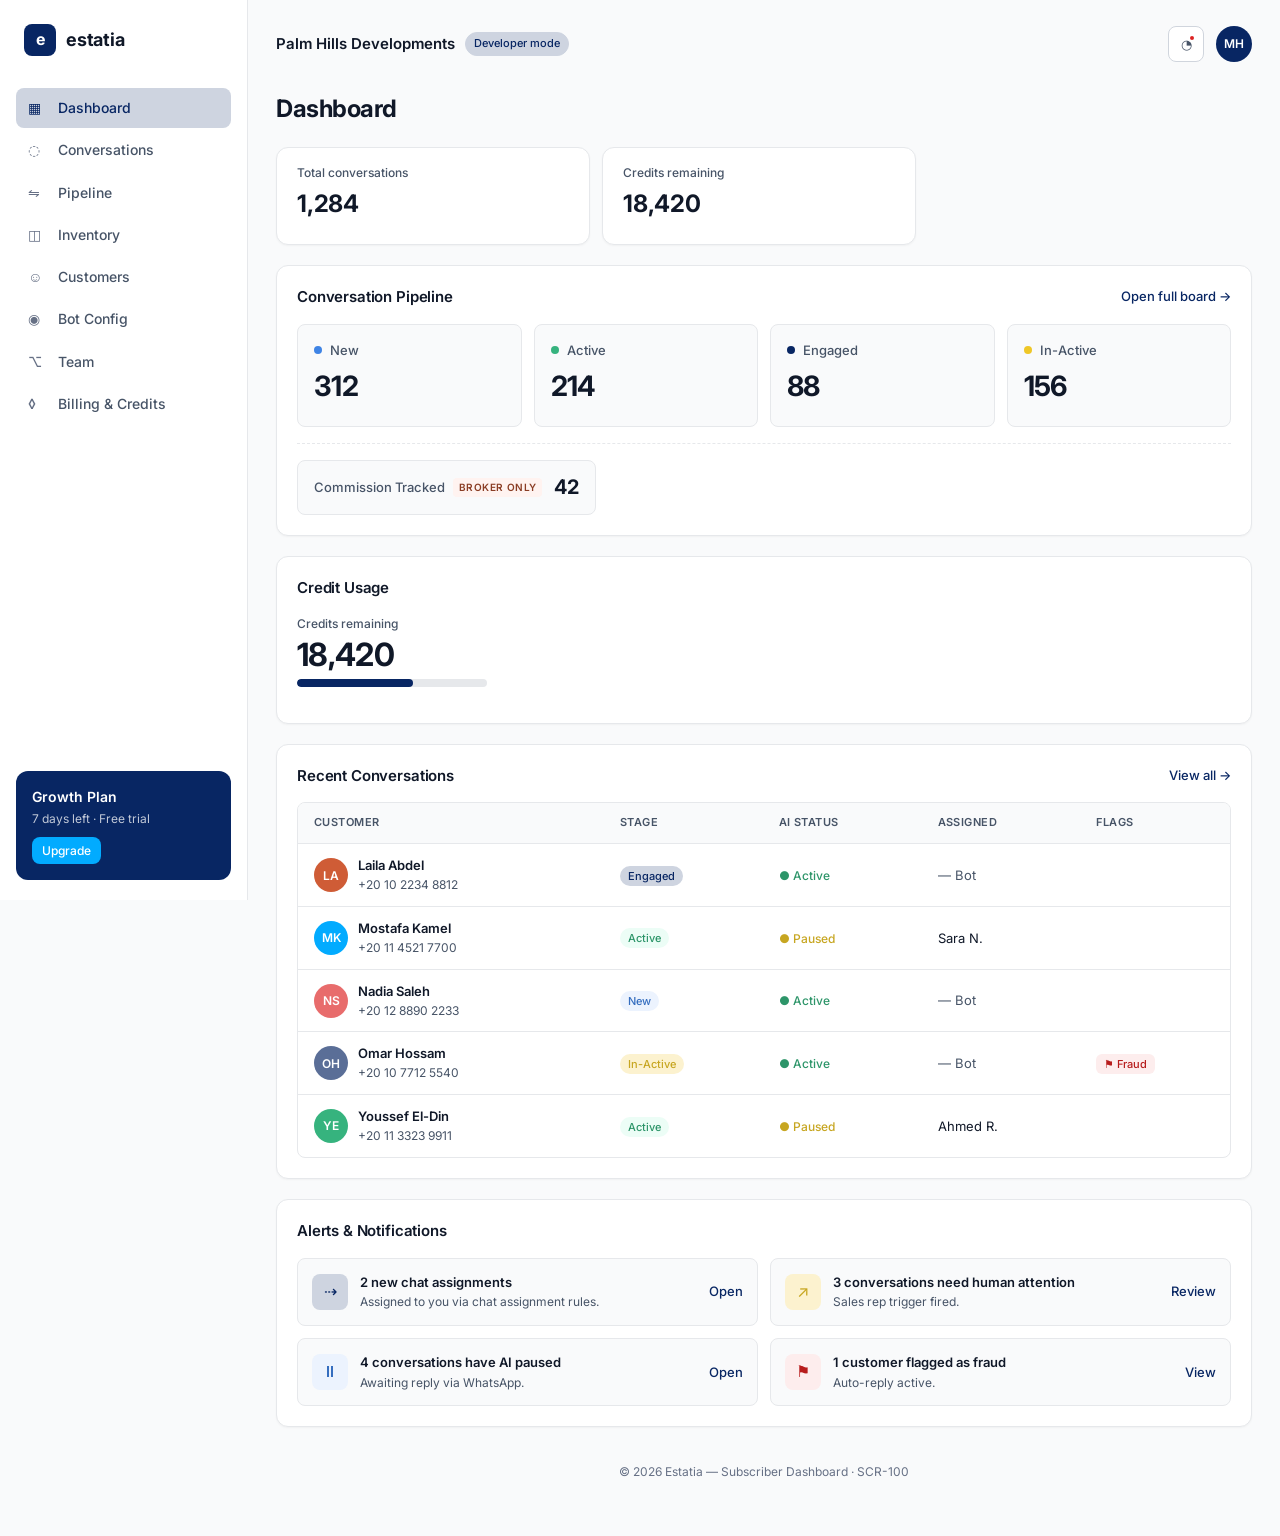
==== docs/prototype/dashboard/index.html @ 0aa0c691 "chore: scaffold monorepo structure and add product plan Set up the repo layout described in plan.md:" ====
<!DOCTYPE html>
<html lang="en">
<head>
<meta charset="UTF-8" />
<meta name="viewport" content="width=device-width, initial-scale=1.0" />
<title>Estatia — Dashboard</title>
<link rel="stylesheet" href="styles.css" />
<link rel="preconnect" href="https://fonts.googleapis.com">
<link rel="preconnect" href="https://fonts.gstatic.com" crossorigin>
<link href="https://fonts.googleapis.com/css2?family=Inter:wght@400;500;600;700&display=swap" rel="stylesheet">
</head>
<body>

<div class="app">

  <!-- Sidebar -->
  <aside class="sidebar">
    <div class="brand">
      <div class="brand-mark">e</div>
      <div class="brand-name">estatia</div>
    </div>
    <nav class="nav">
      <a class="nav-item active"><span class="ico">▦</span> Dashboard</a>
      <a class="nav-item"><span class="ico">◌</span> Conversations</a>
      <a class="nav-item"><span class="ico">⇋</span> Pipeline</a>
      <a class="nav-item"><span class="ico">◫</span> Inventory</a>
      <a class="nav-item"><span class="ico">☺</span> Customers</a>
      <a class="nav-item"><span class="ico">◉</span> Bot Config</a>
      <a class="nav-item"><span class="ico">⌥</span> Team</a>
      <a class="nav-item"><span class="ico">◊</span> Billing &amp; Credits</a>
    </nav>
    <div class="sidebar-footer">
      <div class="plan-card">
        <div class="plan-title">Growth Plan</div>
        <div class="plan-sub">7 days left · Free trial</div>
        <button class="btn btn-primary btn-sm">Upgrade</button>
      </div>
    </div>
  </aside>

  <!-- Main -->
  <main class="main">

    <!-- Top Bar -->
    <header class="topbar">
      <div class="topbar-left">
        <div class="account">
          <div class="account-name">Palm Hills Developments</div>
          <span class="chip chip-mode">Developer mode</span>
        </div>
      </div>
      <div class="topbar-right">
        <button class="icon-btn" aria-label="Notifications">
          <span class="bell">◔</span><span class="dot"></span>
        </button>
        <div class="avatar">MH</div>
      </div>
    </header>

    <!-- Page Header -->
    <section class="page-header">
      <div>
        <h1>Dashboard</h1>
      </div>
    </section>

    <!-- 1. Summary Metrics -->
    <section class="kpis kpis-2">
      <div class="kpi-card">
        <div class="kpi-label">Total conversations</div>
        <div class="kpi-value">1,284</div>
      </div>
      <div class="kpi-card">
        <div class="kpi-label">Credits remaining</div>
        <div class="kpi-value">18,420</div>
      </div>
    </section>

    <!-- 2. Conversation Pipeline -->
    <section class="card pipeline">
      <div class="card-head">
        <h2>Conversation Pipeline</h2>
        <a class="link">Open full board →</a>
      </div>
      <div class="pipeline-stages">
        <div class="stage stage-new">
          <div class="stage-top"><span class="stage-dot"></span><span class="stage-name">New</span></div>
          <div class="stage-count">312</div>
        </div>
        <div class="stage stage-active">
          <div class="stage-top"><span class="stage-dot"></span><span class="stage-name">Active</span></div>
          <div class="stage-count">214</div>
        </div>
        <div class="stage stage-engaged">
          <div class="stage-top"><span class="stage-dot"></span><span class="stage-name">Engaged</span></div>
          <div class="stage-count">88</div>
        </div>
        <div class="stage stage-inactive">
          <div class="stage-top"><span class="stage-dot"></span><span class="stage-name">In-Active</span></div>
          <div class="stage-count">156</div>
        </div>
      </div>
      <div class="commission-row">
        <div class="commission-card">
          <div class="commission-label">Commission Tracked <span class="mode-tag">Broker only</span></div>
          <div class="commission-count">42</div>
        </div>
      </div>
    </section>

    <!-- 3. Credit Usage -->
    <section class="card credit">
      <div class="card-head">
        <h2>Credit Usage</h2>
      </div>
      <div class="credit-body credit-body-simple">
        <div class="credit-main">
          <div class="kpi-label">Credits remaining</div>
          <div class="credit-num">18,420</div>
          <div class="progress">
            <div class="progress-fill" style="width:61%"></div>
          </div>
        </div>
      </div>
    </section>

    <!-- 4. Recent Conversations -->
    <section class="card recent">
      <div class="card-head">
        <h2>Recent Conversations</h2>
        <a class="link">View all →</a>
      </div>
      <div class="table">
        <div class="th">
          <div>Customer</div>
          <div>Stage</div>
          <div>AI Status</div>
          <div>Assigned</div>
          <div>Flags</div>
        </div>
        <div class="tr">
          <div class="cust"><div class="ava ava-1">LA</div><div><b>Laila Abdel</b><span class="muted">+20 10 2234 8812</span></div></div>
          <div><span class="stage-badge badge-engaged">Engaged</span></div>
          <div><span class="ai ai-active">● Active</span></div>
          <div class="muted">— Bot</div>
          <div></div>
        </div>
        <div class="tr">
          <div class="cust"><div class="ava ava-2">MK</div><div><b>Mostafa Kamel</b><span class="muted">+20 11 4521 7700</span></div></div>
          <div><span class="stage-badge badge-active">Active</span></div>
          <div><span class="ai ai-paused">● Paused</span></div>
          <div>Sara N.</div>
          <div></div>
        </div>
        <div class="tr">
          <div class="cust"><div class="ava ava-3">NS</div><div><b>Nadia Saleh</b><span class="muted">+20 12 8890 2233</span></div></div>
          <div><span class="stage-badge badge-new">New</span></div>
          <div><span class="ai ai-active">● Active</span></div>
          <div class="muted">— Bot</div>
          <div></div>
        </div>
        <div class="tr">
          <div class="cust"><div class="ava ava-4">OH</div><div><b>Omar Hossam</b><span class="muted">+20 10 7712 5540</span></div></div>
          <div><span class="stage-badge badge-inactive">In-Active</span></div>
          <div><span class="ai ai-active">● Active</span></div>
          <div class="muted">— Bot</div>
          <div><span class="flag">⚑ Fraud</span></div>
        </div>
        <div class="tr">
          <div class="cust"><div class="ava ava-5">YE</div><div><b>Youssef El-Din</b><span class="muted">+20 11 3323 9911</span></div></div>
          <div><span class="stage-badge badge-active">Active</span></div>
          <div><span class="ai ai-paused">● Paused</span></div>
          <div>Ahmed R.</div>
          <div></div>
        </div>
      </div>
    </section>

    <!-- 5. Alerts / Notifications -->
    <section class="card alerts">
      <div class="card-head">
        <h2>Alerts &amp; Notifications</h2>
      </div>
      <div class="alert-grid">
        <div class="alert">
          <div class="alert-ico alert-blue">⇢</div>
          <div class="alert-body">
            <div class="alert-title">2 new chat assignments</div>
            <div class="alert-sub">Assigned to you via chat assignment rules.</div>
          </div>
          <a class="link">Open</a>
        </div>
        <div class="alert">
          <div class="alert-ico alert-amber">↗</div>
          <div class="alert-body">
            <div class="alert-title">3 conversations need human attention</div>
            <div class="alert-sub">Sales rep trigger fired.</div>
          </div>
          <a class="link">Review</a>
        </div>
        <div class="alert">
          <div class="alert-ico alert-progress">⏸</div>
          <div class="alert-body">
            <div class="alert-title">4 conversations have AI paused</div>
            <div class="alert-sub">Awaiting reply via WhatsApp.</div>
          </div>
          <a class="link">Open</a>
        </div>
        <div class="alert">
          <div class="alert-ico alert-red">⚑</div>
          <div class="alert-body">
            <div class="alert-title">1 customer flagged as fraud</div>
            <div class="alert-sub">Auto-reply active.</div>
          </div>
          <a class="link">View</a>
        </div>
      </div>
    </section>

    <footer class="foot">© 2026 Estatia — Subscriber Dashboard · SCR-100</footer>

  </main>
</div>

</body>
</html>
---- docs/prototype/dashboard/styles.css ----
/* ───────────────────────────────────────────────
   Estatia — Design Tokens (from Figma)
   Primitives → Semantic mapping
─────────────────────────────────────────────── */
:root {
  /* Primitives — Neutral */
  --neutral-10: #FCFCFD;
  --neutral-20: #F9FAFB;
  --neutral-30: #E6E8EB;
  --neutral-40: #D0D5DD;
  --neutral-50: #667085;
  --neutral-60: #475467;
  --neutral-70: #344054;
  --neutral-80: #182230;
  --neutral-90: #101828;
  --neutral-100: #0C111D;

  /* Primitives — Brand */
  --brand-primary-10: #CED4E0;
  --brand-primary-20: #ADB7CB;
  --brand-primary-30: #5A6E97;
  --brand-primary-40: #314A7D;
  --brand-primary-50: #082663;
  --brand-primary-60: #072053;
  --brand-primary-70: #051942;

  --brand-secondary-10: #E5F6FF;
  --brand-secondary-30: #56C7FF;
  --brand-secondary-50: #02ABFF;
  --brand-secondary-70: #0172AA;

  --brand-tertiary-10: #FFF3F0;
  --brand-tertiary-50: #CF5C36;
  --brand-tertiary-70: #8A3D24;

  /* Primitives — Utility */
  --success-10: #ECFDF6;
  --success-30: #9AD9BE;
  --success-50: #36B37E;
  --success-60: #2D9569;
  --success-70: #247754;

  --caution-10: #FFFCF0;
  --caution-20: #FCF2CF;
  --caution-50: #EFC727;
  --caution-70: #9F851A;

  --critical-10: #FDEDED;
  --critical-30: #E86C6C;
  --critical-50: #DC2222;
  --critical-70: #931717;

  --progress-10: #ECF3FE;
  --progress-30: #9FC1F2;
  --progress-50: #3F84E5;
  --progress-70: #2A5899;

  /* Semantic — Text */
  --text-default: var(--neutral-90);
  --text-light: var(--neutral-70);
  --text-lighter: var(--neutral-60);
  --text-lightest: var(--neutral-50);
  --text-inverse: #FFFFFF;
  --text-brand-primary: var(--brand-primary-50);
  --text-critical: #B71C1C;
  --text-success: var(--success-60);
  --text-caution: #C7A621;
  --text-progress: #356EBF;

  /* Semantic — Background */
  --bg-default: #FFFFFF;
  --bg-light: #F9FAFB;
  --bg-lighter: #E6E8EB;
  --bg-brand-primary: var(--brand-primary-50);
  --bg-brand-primary-lighter: var(--brand-primary-10);
  --bg-brand-secondary-lighter: var(--brand-secondary-10);
  --bg-brand-tertiary-lighter: var(--brand-tertiary-10);
  --bg-critical-light: var(--critical-10);
  --bg-caution-light: var(--caution-20);
  --bg-success-light: var(--success-10);
  --bg-progress-light: var(--progress-10);

  /* Semantic — Border */
  --border-default: var(--neutral-40);
  --border-alt: var(--neutral-30);
  --border-brand-primary: var(--brand-primary-50);
  --border-success: var(--success-50);
  --border-caution: var(--caution-50);
  --border-critical: var(--critical-50);
  --border-progress: var(--progress-50);

  /* Semantic — Foreground (icons/accents) */
  --fg-default: var(--neutral-90);
  --fg-alt: var(--neutral-60);
  --fg-brand-primary: var(--brand-primary-50);
  --fg-brand-secondary: var(--brand-secondary-50);
  --fg-brand-tertiary: var(--brand-tertiary-50);
  --fg-success: var(--success-50);
  --fg-caution: var(--caution-50);
  --fg-critical: var(--critical-50);
  --fg-progress: var(--progress-50);

  /* Spacing scale */
  --sp-1: 4px;
  --sp-1-5: 6px;
  --sp-2: 8px;
  --sp-2-5: 10px;
  --sp-3: 12px;
  --sp-4: 16px;
  --sp-5: 20px;
  --sp-6: 24px;
  --sp-7: 28px;
  --sp-8: 32px;
  --sp-9: 40px;
  --sp-10: 48px;
  --sp-14: 64px;

  /* Radius, shadows, typography */
  --radius-sm: 8px;
  --radius: 12px;
  --radius-lg: 16px;
  --shadow-sm: 0 1px 2px rgba(12, 17, 29, .04);
  --shadow: 0 4px 12px rgba(12, 17, 29, .06);
  --font: "Inter", -apple-system, BlinkMacSystemFont, "Segoe UI", sans-serif;
}

/* ─────────── Base ─────────── */
* { box-sizing: border-box; margin: 0; padding: 0; }
html, body {
  font-family: var(--font);
  background: var(--bg-light);
  color: var(--text-default);
  font-size: 14px;
  line-height: 1.45;
  -webkit-font-smoothing: antialiased;
}
a { color: inherit; text-decoration: none; cursor: pointer; }
button { font-family: inherit; cursor: pointer; border: none; background: none; color: inherit; }

/* ─────────── App shell ─────────── */
.app { display: grid; grid-template-columns: 248px 1fr; min-height: 100vh; }

/* ─────────── Sidebar ─────────── */
.sidebar {
  background: var(--bg-default);
  border-right: 1px solid var(--border-alt);
  padding: var(--sp-5) var(--sp-4);
  display: flex; flex-direction: column; gap: var(--sp-5);
  position: sticky; top: 0; height: 100vh;
}
.brand { display: flex; align-items: center; gap: var(--sp-2-5); padding: var(--sp-1) var(--sp-2); }
.brand-mark {
  width: 32px; height: 32px; border-radius: var(--radius-sm);
  background: var(--brand-primary-50);
  color: var(--text-inverse); font-weight: 700; font-size: 16px;
  display: grid; place-items: center;
}
.brand-name { font-weight: 700; font-size: 18px; color: var(--text-default); letter-spacing: -.01em; }

.nav { display: flex; flex-direction: column; gap: 2px; margin-top: var(--sp-2); }
.nav-item {
  display: flex; align-items: center; gap: var(--sp-3);
  padding: var(--sp-2-5) var(--sp-3); border-radius: var(--radius-sm);
  color: var(--text-lighter); font-weight: 500;
  transition: background .15s, color .15s;
}
.nav-item .ico { width: 18px; display: inline-block; color: var(--text-lightest); }
.nav-item:hover { background: var(--bg-light); color: var(--text-default); }
.nav-item.active {
  background: var(--bg-brand-primary-lighter);
  color: var(--brand-primary-50);
}
.nav-item.active .ico { color: var(--brand-primary-50); }

.sidebar-footer { margin-top: auto; }
.plan-card {
  background: var(--brand-primary-50);
  color: var(--text-inverse); padding: var(--sp-4); border-radius: var(--radius);
}
.plan-title { font-weight: 600; }
.plan-sub { font-size: 12px; opacity: .75; margin: 2px 0 var(--sp-2-5); }

.btn { padding: var(--sp-2) var(--sp-3); border-radius: var(--radius-sm); font-weight: 500; font-size: 13px; }
.btn-sm { padding: var(--sp-1-5) var(--sp-2-5); font-size: 12px; }
.btn-primary { background: var(--brand-secondary-50); color: var(--text-inverse); }
.btn-primary:hover { background: var(--brand-secondary-70); }

/* ─────────── Main ─────────── */
.main { padding: var(--sp-5) var(--sp-7) var(--sp-9); display: flex; flex-direction: column; gap: var(--sp-5); }

/* A. Top Bar */
.topbar { display: flex; justify-content: space-between; align-items: center; padding: var(--sp-1-5) 0 var(--sp-2-5); }
.account { display: flex; align-items: center; gap: var(--sp-2-5); }
.account-name { font-weight: 600; font-size: 15px; color: var(--text-default); }
.chip {
  font-size: 11px; padding: 3px var(--sp-2); border-radius: 999px;
  background: var(--bg-light); color: var(--text-lighter); font-weight: 500;
  border: 1px solid var(--border-alt);
}
.chip-mode { background: var(--bg-brand-primary-lighter); color: var(--brand-primary-50); border-color: var(--brand-primary-10); }
.chip-role { background: var(--neutral-20); color: var(--text-light); }

.topbar-right { display: flex; align-items: center; gap: var(--sp-3); }
.search input {
  width: 300px; padding: var(--sp-2) var(--sp-3); border-radius: var(--radius-sm);
  border: 1px solid var(--border-default); background: var(--bg-default);
  font-size: 13px; font-family: inherit; color: var(--text-default);
}
.search input:focus {
  outline: 2px solid var(--brand-primary-10);
  border-color: var(--brand-primary-50);
}
.icon-btn {
  position: relative; width: 36px; height: 36px; border-radius: var(--radius-sm);
  background: var(--bg-default); border: 1px solid var(--border-default);
  display: grid; place-items: center; color: var(--text-lighter);
}
.icon-btn .dot {
  position: absolute; top: 7px; right: 7px; width: 8px; height: 8px;
  background: var(--critical-50); border-radius: 50%;
  border: 2px solid var(--bg-default);
}
.avatar {
  width: 36px; height: 36px; border-radius: 50%;
  background: var(--brand-primary-50);
  color: var(--text-inverse); font-weight: 600; font-size: 12px;
  display: grid; place-items: center;
}

/* B. Page header */
.page-header { display: flex; justify-content: space-between; align-items: flex-end; }
.page-header h1 { font-size: 24px; font-weight: 700; letter-spacing: -.02em; color: var(--text-default); }
.subtitle { color: var(--text-lighter); margin-top: var(--sp-1); }
.range {
  display: inline-flex; gap: var(--sp-1-5); padding: var(--sp-1);
  background: var(--bg-default); border: 1px solid var(--border-default);
  border-radius: var(--radius-sm);
}
.range-btn {
  padding: var(--sp-1-5) var(--sp-3); font-size: 13px; font-weight: 500;
  color: var(--text-lighter); border-radius: 6px;
}
.range-btn.active { background: var(--brand-primary-50); color: var(--text-inverse); }
.range-date {
  background: transparent; color: var(--text-default);
  border-left: 1px solid var(--border-default);
  margin-left: var(--sp-1-5); padding-left: var(--sp-3);
}

/* Shared card */
.card {
  background: var(--bg-default); border-radius: var(--radius);
  border: 1px solid var(--border-alt); padding: var(--sp-5);
  box-shadow: var(--shadow-sm);
}
.card-head { display: flex; justify-content: space-between; align-items: center; margin-bottom: var(--sp-4); }
.card-head h2 { font-size: 15px; font-weight: 600; letter-spacing: -.01em; color: var(--text-default); }
.link { color: var(--brand-primary-50); font-size: 13px; font-weight: 500; }
.link:hover { text-decoration: underline; }
.pill {
  font-size: 11px; padding: var(--sp-1) var(--sp-2-5); border-radius: 999px;
  background: var(--bg-light); color: var(--text-lighter);
}
.pill-amber { background: var(--bg-caution-light); color: var(--caution-70); }

/* C. KPI Summary */
.kpis { display: grid; grid-template-columns: repeat(5, 1fr); gap: var(--sp-3); }
.kpis-2 { grid-template-columns: repeat(2, 1fr); max-width: 640px; }
.kpi-card {
  background: var(--bg-default); border: 1px solid var(--border-alt);
  border-radius: var(--radius); padding: var(--sp-4) var(--sp-5);
  box-shadow: var(--shadow-sm);
}
.kpi-label { font-size: 12px; color: var(--text-lighter); font-weight: 500; }
.kpi-value { font-size: 24px; font-weight: 700; margin: var(--sp-1-5) 0; letter-spacing: -.01em; color: var(--text-default); }
.kpi-delta { font-size: 12px; font-weight: 500; }
.kpi-delta.up { color: var(--text-success); }
.kpi-delta.down { color: var(--text-critical); }
.kpi-delta.good { color: var(--text-success); }
.kpi-bar {
  display: flex; height: 6px; border-radius: 999px; overflow: hidden;
  background: var(--border-alt); margin-top: var(--sp-2-5);
}
.bar-new { background: var(--brand-primary-50); }
.bar-ret { background: var(--neutral-50); }

/* D. Pipeline */
.pipeline-stages {
  display: grid;
  grid-template-columns: repeat(4, 1fr);
  align-items: stretch; gap: var(--sp-3);
}
.credit-body-simple { display: block; max-width: 480px; }
.stage {
  padding: var(--sp-4); border-radius: var(--radius-sm);
  background: var(--bg-light); border: 1px solid var(--border-alt);
}
.stage-top { display: flex; align-items: center; gap: var(--sp-2); }
.stage-dot { width: 8px; height: 8px; border-radius: 50%; background: var(--neutral-50); }
.stage-new .stage-dot { background: var(--progress-50); }
.stage-active .stage-dot { background: var(--success-50); }
.stage-engaged .stage-dot { background: var(--brand-primary-50); }
.stage-inactive .stage-dot { background: var(--caution-50); }
.stage-name { font-size: 13px; color: var(--text-lighter); font-weight: 500; }
.stage-count { font-size: 28px; font-weight: 700; margin: var(--sp-1-5) 0 var(--sp-1); letter-spacing: -.02em; color: var(--text-default); }
.stage-meta { font-size: 12px; color: var(--text-lighter); }
.stage-meta b { color: var(--text-default); font-weight: 600; }
.stage-arrow { color: var(--text-lightest); font-size: 18px; }

/* E + F. Two column */
.two-col { display: grid; grid-template-columns: 2fr 1fr; gap: var(--sp-5); }

.credit-body { display: grid; grid-template-columns: 1fr 240px; gap: var(--sp-6); align-items: center; }
.credit-num { font-size: 32px; font-weight: 700; letter-spacing: -.02em; color: var(--text-default); }
.credit-sub { color: var(--text-lighter); font-size: 13px; margin-bottom: var(--sp-4); }
.progress {
  height: 8px; background: var(--border-alt); border-radius: 999px; overflow: hidden;
  margin-bottom: var(--sp-4);
}
.progress-fill {
  height: 100%; background: var(--brand-primary-50);
  border-radius: 999px;
}
.credit-row {
  display: flex; justify-content: space-between; align-items: center;
  padding: var(--sp-2) 0; font-size: 13px; color: var(--text-lighter);
  border-top: 1px solid var(--border-alt);
}
.credit-row:last-child { border-bottom: 1px solid var(--border-alt); }
.credit-row b { color: var(--text-default); font-weight: 600; }
.dot-emerald, .dot-red {
  display: inline-block; width: 8px; height: 8px; border-radius: 50%; margin-right: var(--sp-2);
}
.dot-emerald { background: var(--success-50); }
.dot-red { background: var(--critical-50); }
.sparkline { width: 100%; height: 120px; }

.mini-stats { display: flex; flex-direction: column; gap: var(--sp-2-5); }
.mini {
  display: flex; justify-content: space-between; align-items: baseline;
  padding: var(--sp-3) var(--sp-4);
  background: var(--bg-light); border-radius: var(--radius-sm);
}
.mini-label { font-size: 12px; color: var(--text-lighter); }
.mini-value { font-size: 20px; font-weight: 700; letter-spacing: -.01em; color: var(--text-default); }

/* G. Trend */
.legend { display: flex; gap: var(--sp-4); font-size: 12px; color: var(--text-lighter); }
.legend span { display: flex; align-items: center; gap: var(--sp-1-5); }
.sw { width: 10px; height: 10px; border-radius: 3px; display: inline-block; }
.sw-emerald { background: var(--brand-primary-50); }
.sw-slate { background: var(--neutral-50); }
.chart { width: 100%; height: 220px; }
.x-axis {
  display: flex; justify-content: space-between;
  font-size: 11px; color: var(--text-lighter); margin-top: var(--sp-1); padding: 0 var(--sp-1);
}
.peak {
  display: flex; gap: var(--sp-5); margin-top: var(--sp-4); padding-top: var(--sp-4);
  border-top: 1px solid var(--border-alt);
}
.peak-item { display: flex; flex-direction: column; gap: 2px; }
.peak-k { font-size: 12px; color: var(--text-lighter); }
.peak-v { font-weight: 600; color: var(--text-default); }

/* H. Recent conversations */
.table {
  display: grid; border-radius: var(--radius-sm); overflow: hidden;
  border: 1px solid var(--border-alt);
}
.th, .tr {
  display: grid;
  grid-template-columns: 2fr 1fr 1fr 1fr .8fr;
  gap: var(--sp-3); align-items: center;
  padding: var(--sp-3) var(--sp-4);
}
.th {
  background: var(--bg-light); font-size: 11px; text-transform: uppercase;
  color: var(--text-lighter); font-weight: 600; letter-spacing: .04em;
}
.tr { border-top: 1px solid var(--border-alt); font-size: 13px; }
.tr:hover { background: var(--bg-light); }
.cust { display: flex; align-items: center; gap: var(--sp-2-5); }
.cust b { font-weight: 600; display: block; color: var(--text-default); }
.cust .muted { font-size: 12px; }
.ava {
  width: 34px; height: 34px; border-radius: 50%; flex-shrink: 0;
  display: grid; place-items: center; color: var(--text-inverse); font-size: 12px; font-weight: 600;
}
.ava-1 { background: var(--brand-tertiary-50); }
.ava-2 { background: var(--brand-secondary-50); }
.ava-3 { background: var(--critical-30); }
.ava-4 { background: var(--brand-primary-30); }
.ava-5 { background: var(--success-50); }
.muted { color: var(--text-lighter); }

.stage-badge {
  font-size: 11px; padding: 3px var(--sp-2); border-radius: 999px;
  font-weight: 500;
}
.badge-new { background: var(--bg-progress-light); color: var(--text-progress); }
.badge-active { background: var(--bg-success-light); color: var(--text-success); }
.badge-engaged { background: var(--bg-brand-primary-lighter); color: var(--brand-primary-50); }
.badge-inactive { background: var(--bg-caution-light); color: var(--text-caution); }

.ai { font-size: 12px; font-weight: 500; }
.ai-active { color: var(--text-success); }
.ai-paused { color: var(--text-caution); }

.flag {
  font-size: 11px; padding: 3px var(--sp-2); border-radius: 6px;
  background: var(--bg-critical-light); color: var(--text-critical); font-weight: 500;
}
.flag.handoff { background: var(--bg-caution-light); color: var(--text-caution); }

/* I. Alerts */
.alert-grid { display: grid; grid-template-columns: repeat(2, 1fr); gap: var(--sp-3); }
.alert {
  display: flex; align-items: center; gap: var(--sp-3);
  padding: var(--sp-3-5, 14px); background: var(--bg-light); border-radius: var(--radius-sm);
  border: 1px solid var(--border-alt);
}
.alert-ico {
  width: 36px; height: 36px; border-radius: var(--radius-sm); flex-shrink: 0;
  display: grid; place-items: center; font-size: 16px;
}
.alert-amber { background: var(--bg-caution-light); color: var(--text-caution); }
.alert-blue { background: var(--bg-brand-primary-lighter); color: var(--brand-primary-50); }
.alert-progress { background: var(--bg-progress-light); color: var(--text-progress); }
.alert-red { background: var(--bg-critical-light); color: var(--text-critical); }
.alert-emerald { background: var(--bg-success-light); color: var(--text-success); }

/* Commission Tracked (broker only) */
.commission-row { margin-top: var(--sp-4); padding-top: var(--sp-4); border-top: 1px dashed var(--border-alt); }
.commission-card {
  display: inline-flex; align-items: center; gap: var(--sp-3);
  padding: var(--sp-3) var(--sp-4); background: var(--bg-light);
  border: 1px solid var(--border-alt); border-radius: var(--radius-sm);
}
.commission-label { font-size: 13px; color: var(--text-lighter); font-weight: 500; display: flex; align-items: center; gap: var(--sp-2); }
.commission-count { font-size: 20px; font-weight: 700; color: var(--text-default); letter-spacing: -.01em; }
.mode-tag {
  font-size: 10px; padding: 2px var(--sp-1-5); border-radius: 4px;
  background: var(--bg-brand-tertiary-lighter); color: var(--brand-tertiary-70);
  font-weight: 600; text-transform: uppercase; letter-spacing: .04em;
}

/* Inline range inside card header */
.range-inline { padding: 3px; }
.range-inline .range-btn { padding: var(--sp-1) var(--sp-2-5); font-size: 12px; }

/* KPI unit */
.kpi-unit { font-size: 12px; font-weight: 500; color: var(--text-lighter); }

/* Credit body restructured: remaining + trend side-by-side */
.credit-body { display: grid; grid-template-columns: 1fr 1.4fr; gap: var(--sp-6); align-items: stretch; }
.credit-trend { display: flex; flex-direction: column; gap: var(--sp-2); }
.alert-body { flex: 1; }
.alert-title { font-weight: 600; font-size: 13px; color: var(--text-default); }
.alert-sub { color: var(--text-lighter); font-size: 12px; margin-top: 2px; }

.foot {
  text-align: center; color: var(--text-lightest);
  font-size: 12px; padding: var(--sp-4) 0;
}

/* Responsive */
@media (max-width: 1200px) {
  .kpis { grid-template-columns: repeat(3, 1fr); }
  .two-col { grid-template-columns: 1fr; }
}
@media (max-width: 860px) {
  .app { grid-template-columns: 1fr; }
  .sidebar { display: none; }
  .kpis { grid-template-columns: repeat(2, 1fr); }
  .pipeline-stages { grid-template-columns: 1fr; }
  .stage-arrow { display: none; }
  .alert-grid { grid-template-columns: 1fr; }
  .th, .tr { grid-template-columns: 1.5fr 1fr 1fr; }
  .th > :nth-child(n+4), .tr > :nth-child(n+4) { display: none; }
}
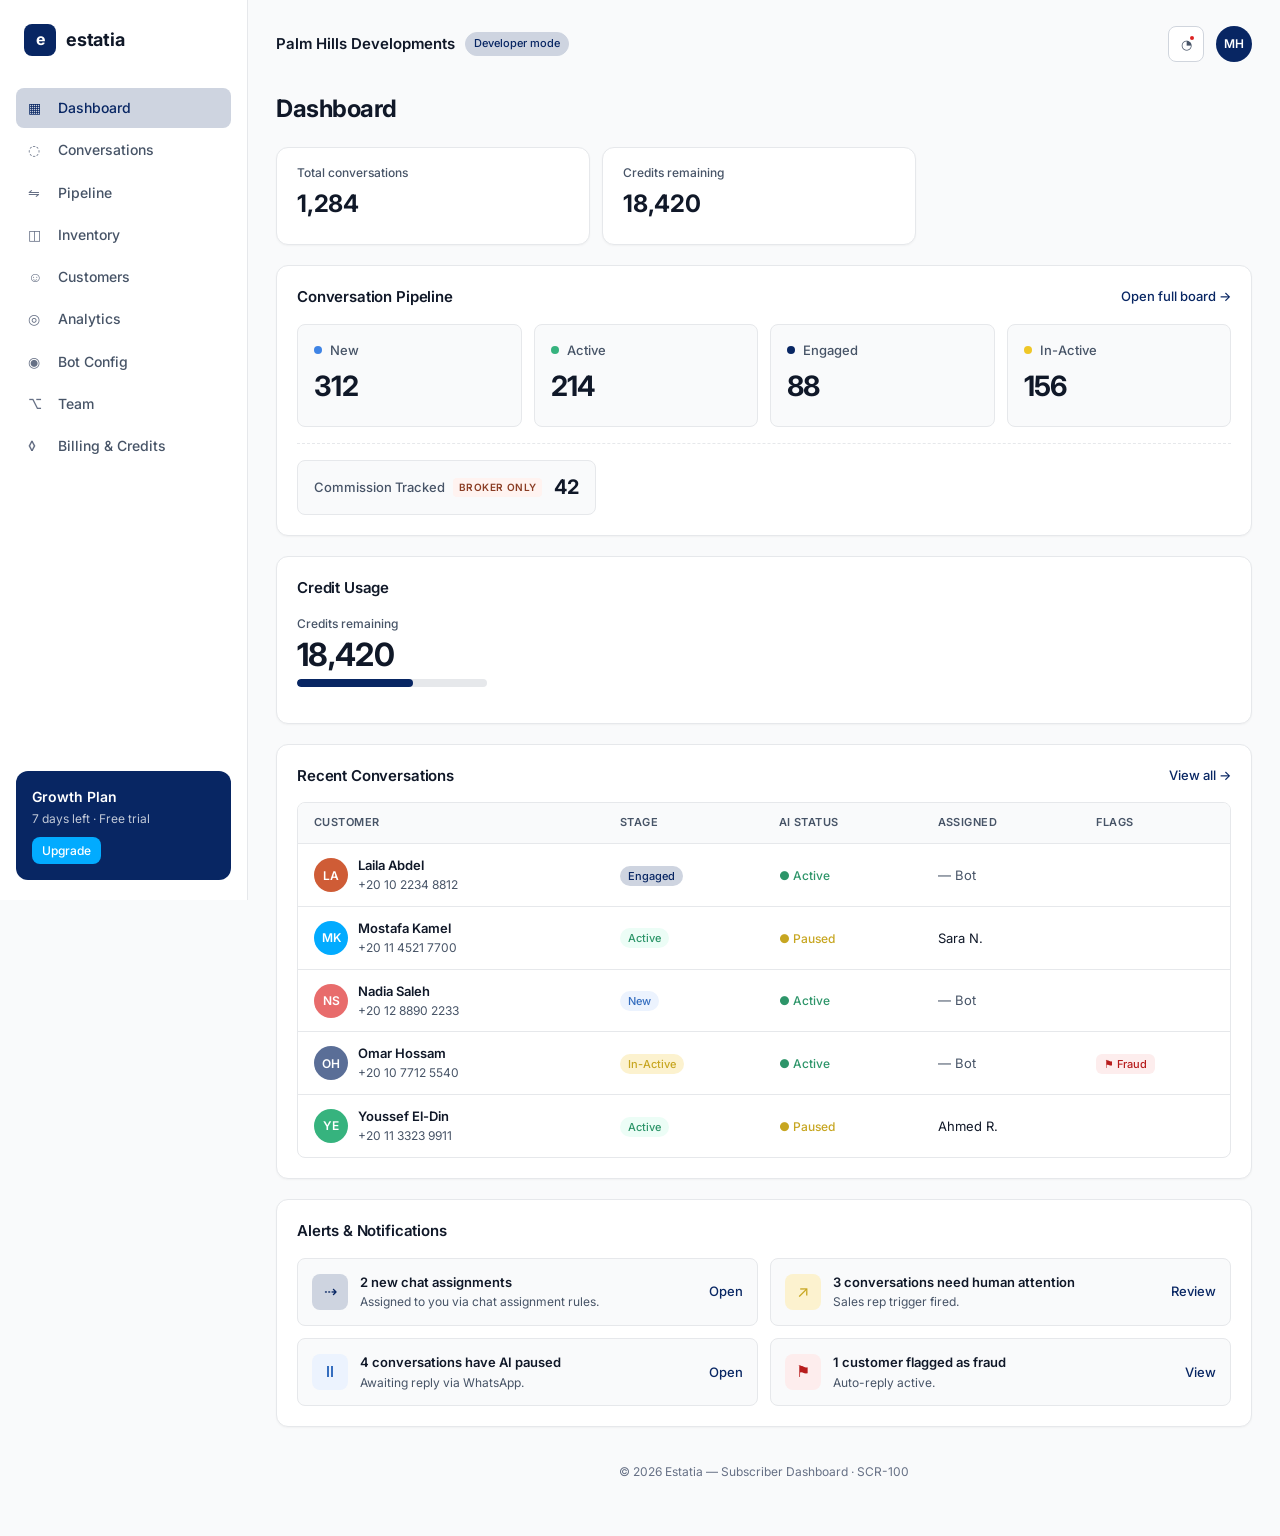
==== commit b8d789a6: "feat(prototype): add Conversations and Customers screens; fix nav and CSS routing - Add Conversation" ====
--- a/docs/prototype/dashboard/index.html
+++ b/docs/prototype/dashboard/index.html
@@ -20,11 +20,12 @@
       <div class="brand-name">estatia</div>
     </div>
     <nav class="nav">
-      <a class="nav-item active"><span class="ico">▦</span> Dashboard</a>
-      <a class="nav-item"><span class="ico">◌</span> Conversations</a>
+      <a class="nav-item active" href="../dashboard/"><span class="ico">▦</span> Dashboard</a>
+      <a class="nav-item" href="../conversations/"><span class="ico">◌</span> Conversations</a>
       <a class="nav-item"><span class="ico">⇋</span> Pipeline</a>
       <a class="nav-item"><span class="ico">◫</span> Inventory</a>
-      <a class="nav-item"><span class="ico">☺</span> Customers</a>
+      <a class="nav-item" href="../customers/"><span class="ico">☺</span> Customers</a>
+      <a class="nav-item" href="../analytics/"><span class="ico">◎</span> Analytics</a>
       <a class="nav-item"><span class="ico">◉</span> Bot Config</a>
       <a class="nav-item"><span class="ico">⌥</span> Team</a>
       <a class="nav-item"><span class="ico">◊</span> Billing &amp; Credits</a>
